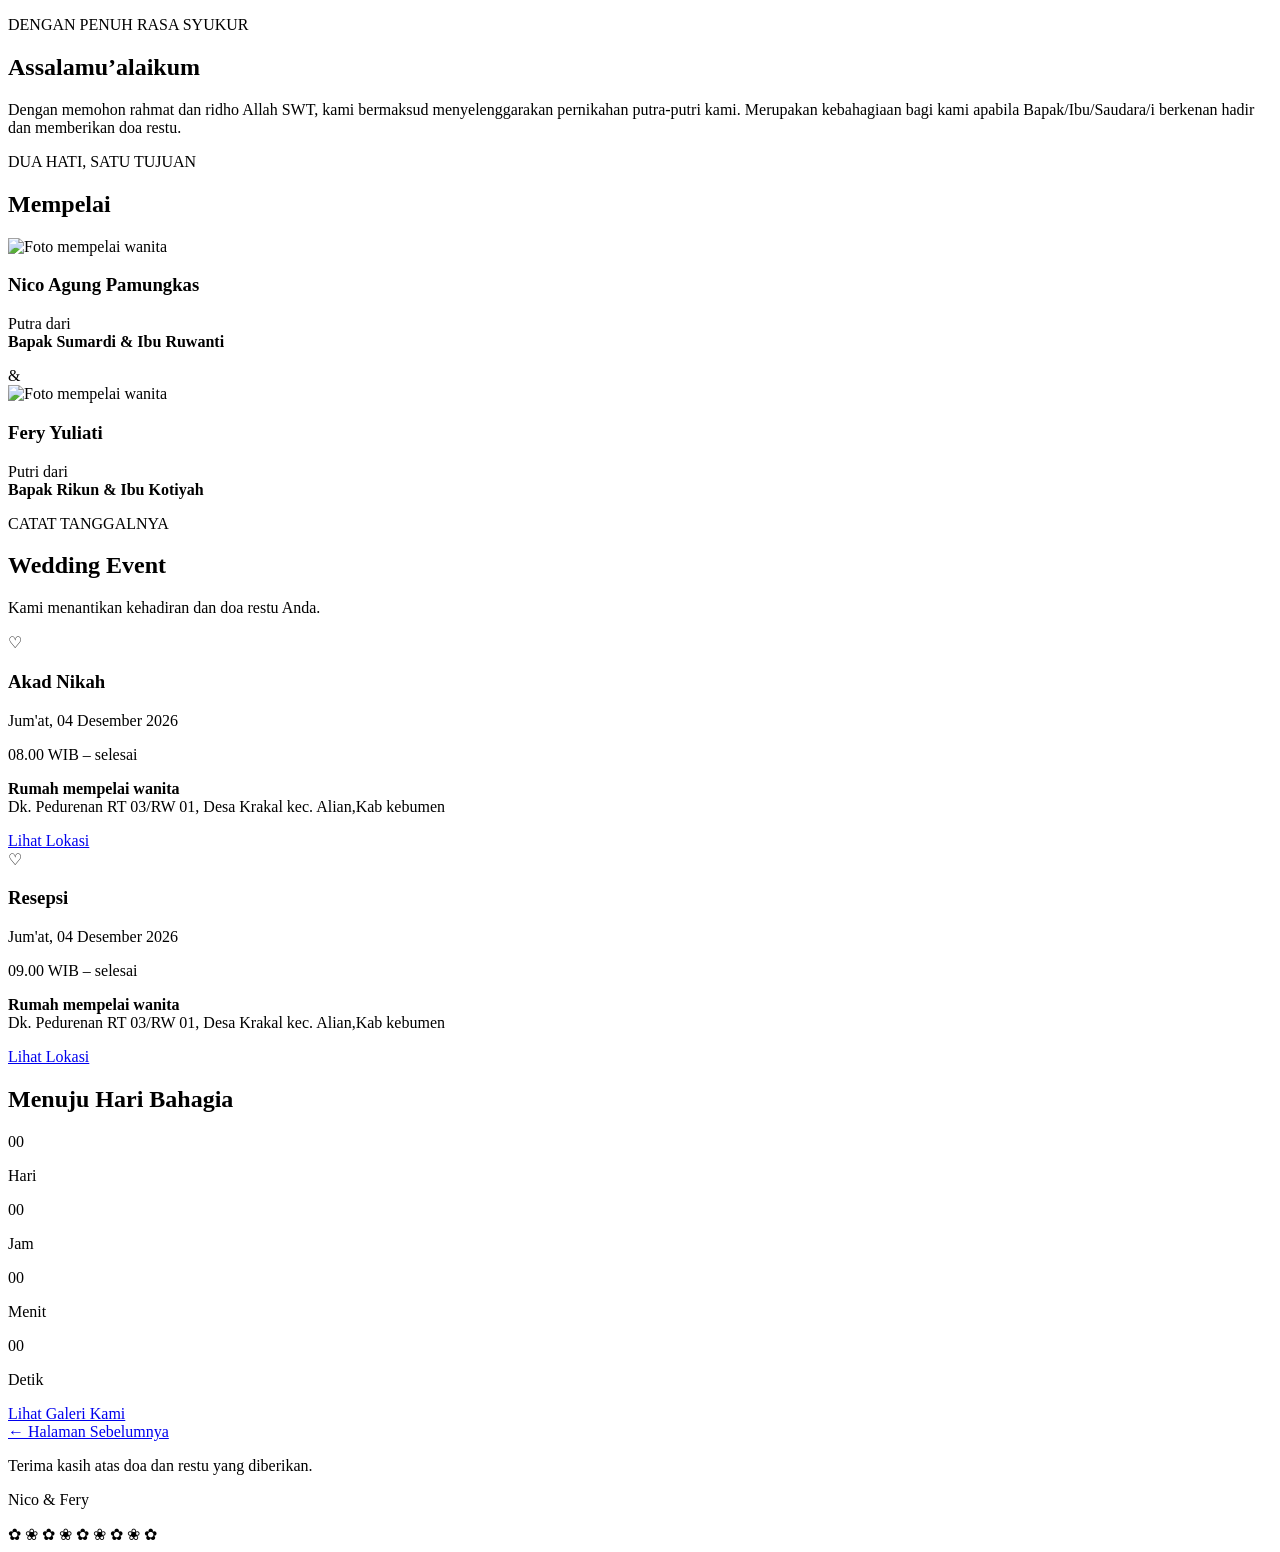
==== halaman-kedua.html @ 5743c8be "Add files via upload" ====
<!DOCTYPE html>
<html lang="id">
<head>
  <meta charset="UTF-8">
  <meta name="viewport" content="width=device-width, initial-scale=1.0">
  <title>Detail Pernikahan | Nico & Fery</title>

  <link rel="preconnect" href="https://fonts.googleapis.com">
  <link rel="preconnect" href="https://fonts.gstatic.com" crossorigin>
  <link href="https://fonts.googleapis.com/css2?family=Great+Vibes&family=Montserrat:wght@300;400;500;600&display=swap" rel="stylesheet">

  <link rel="stylesheet" href="style.css">
</head>
<body>
  <main class="details-page">
    <!-- Salam dan pengantar -->
    <section class="intro section-card">
      <p class="eyebrow">DENGAN PENUH RASA SYUKUR</p>
      <h1>Assalamu’alaikum</h1>
      <p class="intro-text">
        Dengan memohon rahmat dan ridho Allah SWT, kami bermaksud
        menyelenggarakan pernikahan putra-putri kami. Merupakan kebahagiaan
        bagi kami apabila Bapak/Ibu/Saudara/i berkenan hadir dan memberikan doa restu.
      </p>
    </section>

    <!-- Profil mempelai -->
    <section class="couple-section">
      <p class="eyebrow">DUA HATI, SATU TUJUAN</p>
      <h2>Mempelai</h2>

      <div class="couple-grid">
        <article class="person-card">
          <img class="person-photo" src="images/foto-1.jpeg" alt="Foto mempelai wanita">
          <h1 class="couple-title fade-in">
              Nico Agung Pamungkas
          </h1>
          <p class="parents">Putra dari<br><strong>Bapak Sumardi &amp; Ibu Ruwanti</strong></p>
        </article>

        <div class="ampersand" aria-hidden="true">&amp;</div>

        <article class="person-card">
          <img class="person-photo" src="images/foto-2.jpeg" alt="Foto mempelai wanita">
          <h1 class="couple-title fade-in">
              Fery Yuliati
          </h1>
          <p class="parents">Putri dari<br><strong>Bapak Rikun &amp; Ibu Kotiyah</strong></p>
        </article>
      </div>
    </section>

    <!-- Jadwal acara -->
    <section class="event-section">
      <p class="eyebrow">CATAT TANGGALNYA</p>
      <h2>Wedding Event</h2>
      <p class="section-subtitle">Kami menantikan kehadiran dan doa restu Anda.</p>

      <div class="event-grid">
        <article class="event-card">
          <div class="event-icon" aria-hidden="true">♡</div>
          <h3>Akad Nikah</h3>
          <p class="event-date">Jum'at, 04 Desember 2026</p>
          <p class="event-time">08.00 WIB – selesai</p>
          <div class="event-divider"></div>
          <p class="event-place"><strong>Rumah mempelai wanita</strong><br>Dk. Pedurenan RT 03/RW 01, Desa Krakal kec. Alian,Kab kebumen</p>
          <a class="map-button" href="https://maps.app.goo.gl/77MaAvrqvL8PcsoE9" target="_blank" rel="noopener noreferrer">Lihat Lokasi</a>
        </article>

        <article class="event-card">
          <div class="event-icon" aria-hidden="true">♡</div>
          <h3>Resepsi</h3>
          <p class="event-date">Jum'at, 04 Desember 2026</p>
          <p class="event-time">09.00 WIB – selesai</p>
          <div class="event-divider"></div>
          <p class="event-place"><strong>Rumah mempelai wanita</strong><br>Dk. Pedurenan RT 03/RW 01, Desa Krakal kec. Alian,Kab kebumen</p>
          <a class="map-button" href="https://maps.app.goo.gl/77MaAvrqvL8PcsoE9" target="_blank" rel="noopener noreferrer">Lihat Lokasi</a>
        </article>
      </div>
      
<div class="countdown-section">

    <h2>Menuju Hari Bahagia</h2>

    <div class="countdown">

        <div class="countdown-box">
            <span id="days">00</span>
            <p>Hari</p>
        </div>

        <div class="countdown-box">
            <span id="hours">00</span>
            <p>Jam</p>
        </div>

        <div class="countdown-box">
            <span id="minutes">00</span>
            <p>Menit</p>
        </div>

        <div class="countdown-box">
            <span id="seconds">00</span>
            <p>Detik</p>
        </div>

    </div>

</div>

      <div class="gallery-button-container">
    <a href="halaman-ketiga.html" class="gallery-button">
        Lihat Galeri Kami
    </a>
</div>
    </section>
            <!-- Tombol navigasi -->
        <nav class="navigation">
            <a href="index.html">← Halaman Sebelumnya</a>
        </nav>
    
    <footer class="page-footer">
      <p>Terima kasih atas doa dan restu yang diberikan.</p>
      <p class="footer-names">Nico &amp; Fery</p>
    </footer>
  </main>
<!-- Musik Undangan -->
<audio id="weddingMusic" loop>
    <source src="music/lagu.mp3" type="audio/mpeg">
</audio>

<!-- Memanggil JavaScript -->
<script src="script.js"></script>

<!-- Melanjutkan Musik -->
<script>
    continueWeddingMusic();
</script>

<div class="petal-container">
    <span class="petal">✿</span>
    <span class="petal">❀</span>
    <span class="petal">✿</span>
    <span class="petal">❀</span>
    <span class="petal">✿</span>
    <span class="petal">❀</span>
    <span class="petal">✿</span>
    <span class="petal">❀</span>
    <span class="petal">✿</span>
</div>

</body>
</html>
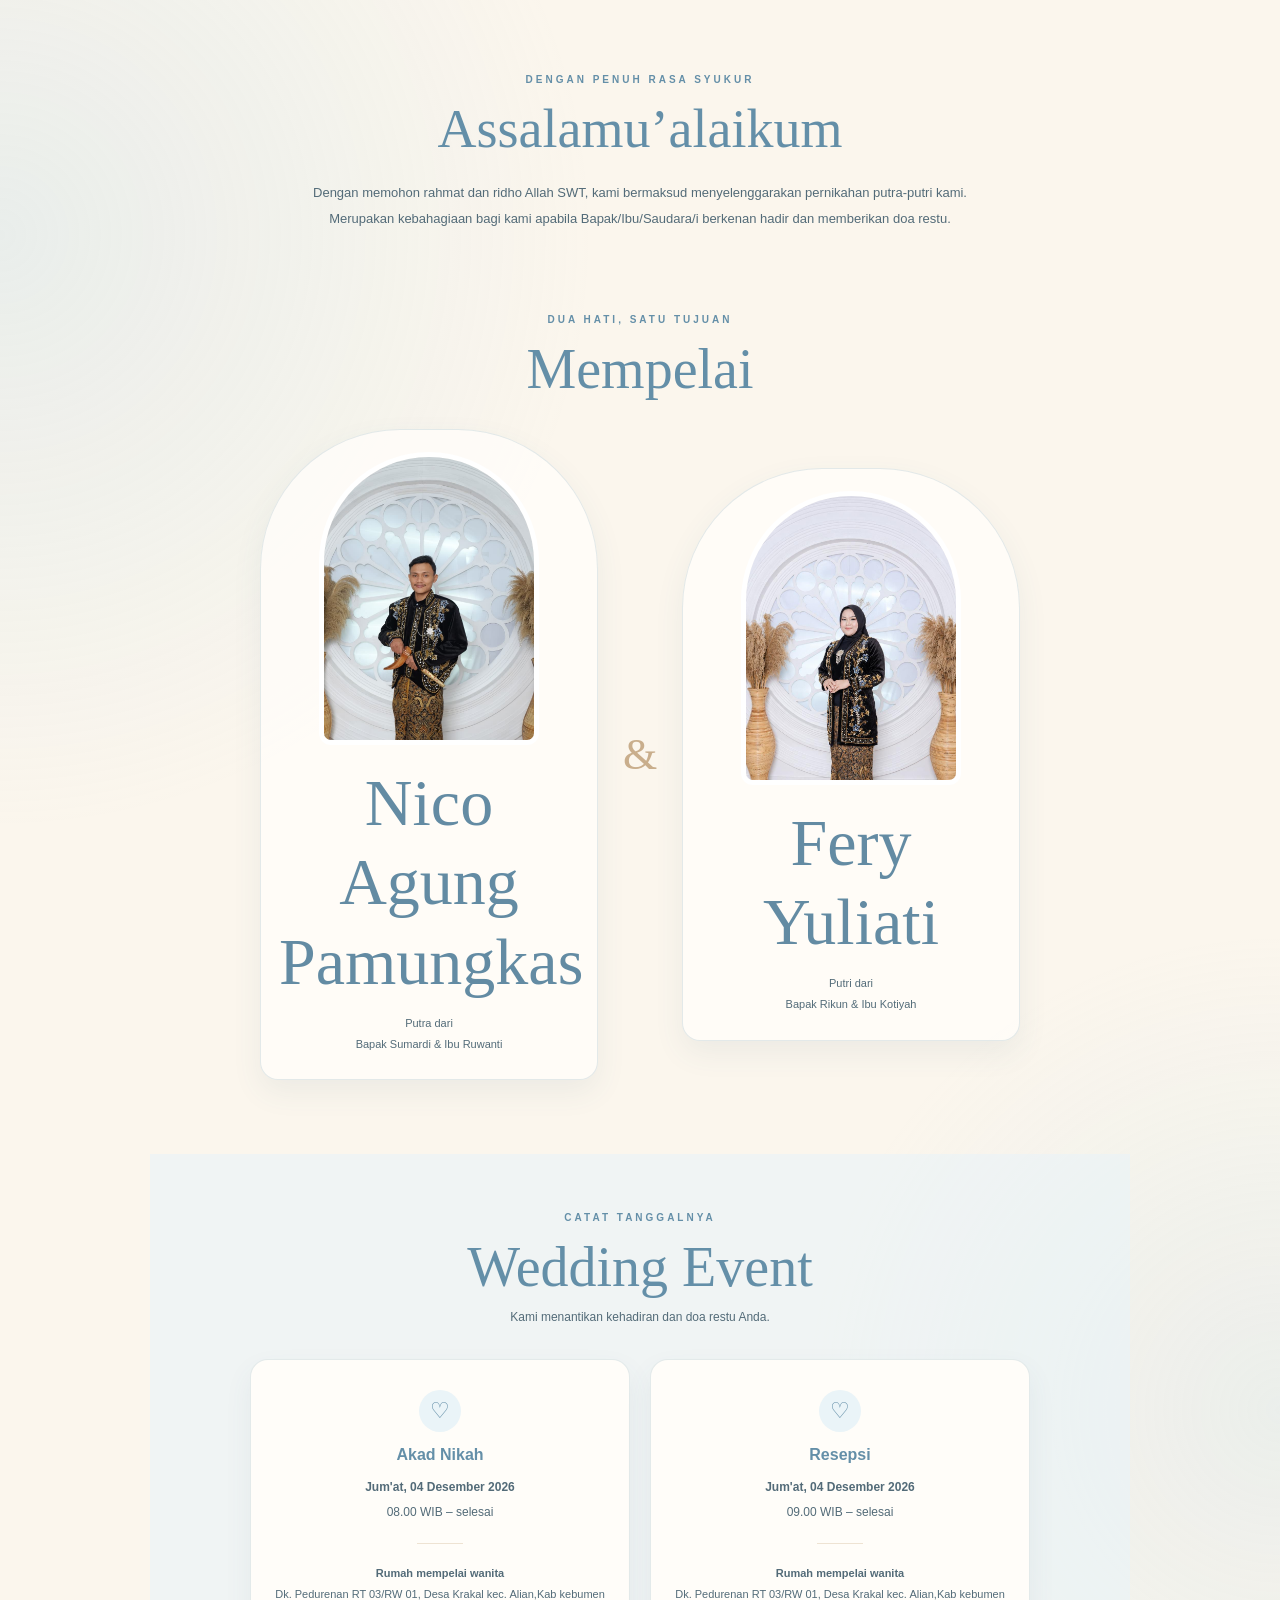
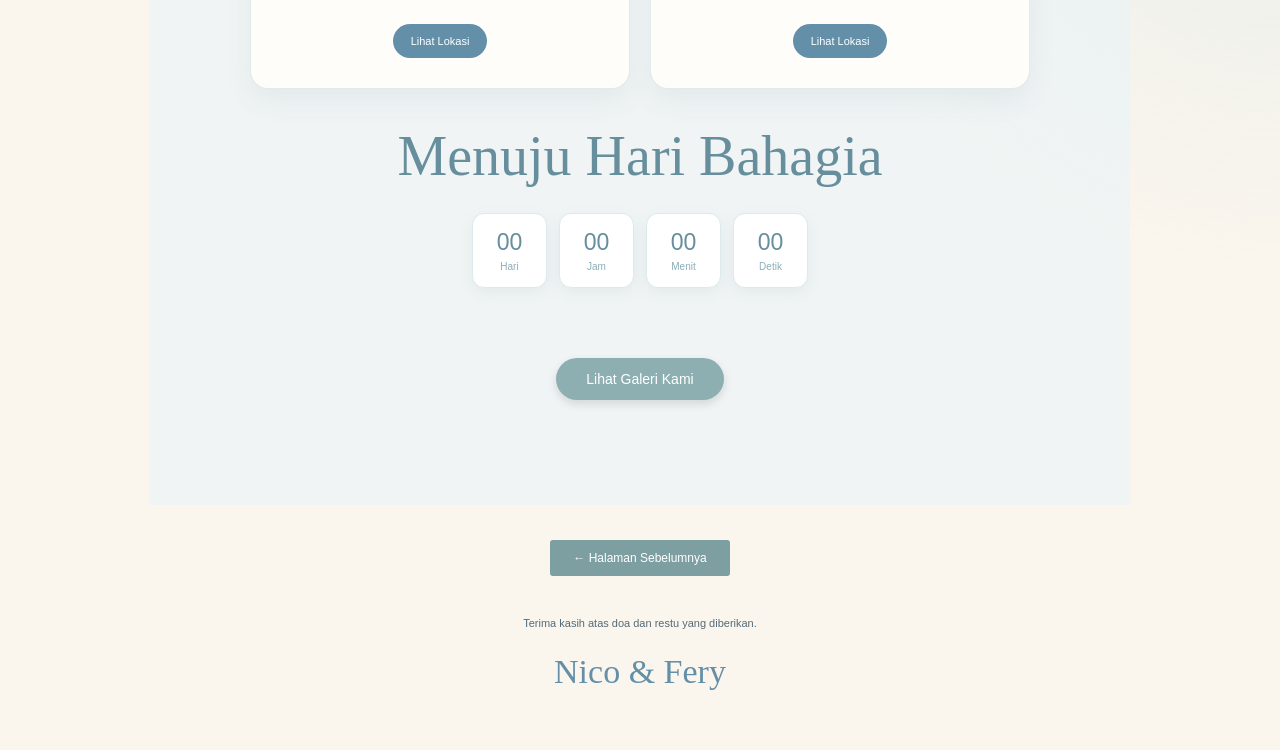
==== commit 9bee331a: "Update halaman-kedua.html" ====
--- a/halaman-kedua.html
+++ b/halaman-kedua.html
@@ -31,7 +31,7 @@
 
       <div class="couple-grid">
         <article class="person-card">
-          <img class="person-photo" src="images/foto-1.jpeg" alt="Foto mempelai wanita">
+          <img class="person-photo" src="foto-1.jpeg" alt="Foto mempelai pria">
           <h1 class="couple-title fade-in">
               Nico Agung Pamungkas
           </h1>
@@ -41,7 +41,7 @@
         <div class="ampersand" aria-hidden="true">&amp;</div>
 
         <article class="person-card">
-          <img class="person-photo" src="images/foto-2.jpeg" alt="Foto mempelai wanita">
+          <img class="person-photo" src="foto-2.jpeg" alt="Foto mempelai wanita">
           <h1 class="couple-title fade-in">
               Fery Yuliati
           </h1>
@@ -126,7 +126,7 @@
   </main>
 <!-- Musik Undangan -->
 <audio id="weddingMusic" loop>
-    <source src="music/lagu.mp3" type="audio/mpeg">
+    <source src="lagu.mp3" type="audio/mpeg">
 </audio>
 
 <!-- Memanggil JavaScript -->
--- a/style.css
+++ b/style.css
@@ -0,0 +1,741 @@
+/* ===== Warna dan pengaturan dasar ===== */
+:root {
+  --blue: #a9cfe3;
+  --blue-deep: #648fa8;
+  --cream: #fbf6ed;
+  --cream-dark: #eee3d3;
+  --ink: #536b78;
+  --white: #fffdf9;
+}
+
+* {
+  box-sizing: border-box;
+}
+
+html, body {
+  min-height: 100%;
+  margin: 0;
+}
+
+body {
+  font-family: "Montserrat", sans-serif;
+  color: var(--ink);
+  background: var(--cream);
+}
+
+/* ===== Latar halaman pembukaan ===== */
+.cover {
+  position: relative;
+  display: grid;
+  place-items: center;
+  min-height: 100vh;
+  padding: 32px 18px;
+  overflow: hidden;
+  background:
+    radial-gradient(circle at 12% 18%, rgba(255,255,255,.78), transparent 26%),
+    radial-gradient(circle at 88% 82%, rgba(255,255,255,.72), transparent 25%),
+    linear-gradient(135deg, #dcecf4 0%, var(--blue) 48%, #e9e1d4 100%);
+}
+
+.invitation-card {
+  position: relative;
+  z-index: 1;
+  width: min(100%, 440px);
+  min-height: 620px;
+  padding: 54px 28px 38px;
+  display: flex;
+  flex-direction: column;
+  align-items: center;
+  justify-content: center;
+  text-align: center;
+  background: rgba(255, 253, 249, .92);
+  border: 1px solid rgba(255, 255, 255, .9);
+  border-radius: 220px 220px 18px 18px;
+  box-shadow: 0 20px 55px rgba(70, 105, 125, .16);
+}
+
+.eyebrow {
+  margin: 0;
+  font-size: 11px;
+  font-weight: 600;
+  letter-spacing: 4px;
+  color: var(--blue-deep);
+}
+
+.small-flower {
+  margin-top: 24px;
+  color: #8ebbd2;
+  font-size: 27px;
+}
+
+h1 {
+  margin: 10px 0 12px;
+  font-family: "Great Vibes", cursive;
+  font-size: clamp(48px, 11vw, 66px);
+  line-height: 1.2;
+  font-weight: 400;
+  color: #638ba3;
+}
+
+h1 span {
+  color: #c9ae8c;
+  font-size: .75em;
+}
+
+.divider {
+  display: flex;
+  align-items: center;
+  gap: 10px;
+  margin: 4px 0 24px;
+  color: #c9ae8c;
+  font-size: 12px;
+}
+
+.divider span {
+  width: 42px;
+  height: 1px;
+  background: #d8c7b1;
+}
+
+.invitation-line {
+  max-width: 270px;
+  margin: 0;
+  font-size: 12px;
+  line-height: 1.8;
+  font-weight: 300;
+}
+
+.guest-label {
+  margin: 18px 0 5px;
+  font-size: 11px;
+  letter-spacing: 1px;
+}
+
+.guest-name {
+  margin: 0;
+  font-size: 15px;
+  font-weight: 600;
+  color: #648fa8;
+}
+
+.date-label {
+  margin: 30px 0 5px;
+  font-size: 10px;
+  font-weight: 600;
+  letter-spacing: 3px;
+}
+
+.date {
+  margin: 0;
+  font-size: 12px;
+  letter-spacing: 1.5px;
+  font-weight: 500;
+}
+
+.open-button {
+  margin-top: 30px;
+  padding: 13px 22px;
+  border: 0;
+  border-radius: 999px;
+  background: var(--blue-deep);
+  color: white;
+  font-family: inherit;
+  font-size: 11px;
+  font-weight: 500;
+  letter-spacing: .5px;
+  cursor: pointer;
+  box-shadow: 0 7px 18px rgba(100, 143, 168, .22);
+  transition: transform .2s ease, background .2s ease;
+}
+
+.open-button:hover {
+  background: #527b94;
+  transform: translateY(-2px);
+}
+
+.open-button:focus-visible {
+  outline: 3px solid #c9ae8c;
+  outline-offset: 4px;
+}
+
+.open-button span {
+  margin-right: 7px;
+}
+
+.footer-note {
+  margin: 25px 0 0;
+  color: #9b9b91;
+  font-size: 9px;
+  font-style: italic;
+}
+
+/* Dekorasi sederhana di luar kartu */
+.ornament {
+  position: absolute;
+  color: rgba(255, 253, 249, .8);
+  font-size: 120px;
+  line-height: 1;
+  user-select: none;
+}
+
+.ornament-top {
+  top: 4%;
+  left: 5%;
+  transform: rotate(-20deg);
+}
+
+.ornament-bottom {
+  right: 5%;
+  bottom: 3%;
+  transform: rotate(18deg);
+}
+
+/* Penyesuaian untuk layar HP */
+@media (max-width: 480px) {
+  .cover {
+    padding: 18px 14px;
+  }
+
+  .invitation-card {
+    min-height: 590px;
+    padding: 48px 22px 30px;
+    border-radius: 190px 190px 16px 16px;
+  }
+
+  .eyebrow {
+    letter-spacing: 3px;
+  }
+
+  .ornament {
+    font-size: 76px;
+  }
+}
+
+ :root {
+  --blue: #a9cfe3;
+  --blue-deep: #648fa8;
+  --blue-pale: #eaf4f8;
+  --cream: #fbf6ed;
+  --cream-deep: #eee3d3;
+  --ink: #536b78;
+  --white: #fffdf9;
+}
+
+* { box-sizing: border-box; }
+
+html { scroll-behavior: smooth; }
+
+body {
+  margin: 0;
+  font-family: "Montserrat", sans-serif;
+  color: var(--ink);
+  background: var(--cream);
+}
+
+.details-page {
+  width: 100%;
+  overflow: hidden;
+  background:
+    radial-gradient(circle at 0 10%, rgba(169, 207, 227, .22), transparent 24%),
+    radial-gradient(circle at 100% 60%, rgba(169, 207, 227, .2), transparent 25%),
+    var(--cream);
+}
+
+section {
+  width: min(100% - 32px, 980px);
+  margin: 0 auto;
+  text-align: center;
+}
+
+.intro {
+  padding: 74px 26px 42px;
+}
+
+.eyebrow {
+  margin: 0 0 12px;
+  color: var(--blue-deep);
+  font-size: 10px;
+  font-weight: 600;
+  letter-spacing: 3px;
+}
+
+.intro h1 {
+  margin: 0 0 18px;
+  font-family: "Great Vibes", cursive;
+  color: var(--blue-deep);
+  font-size: clamp(38px, 7vw, 54px);
+  font-weight: 400;
+}
+
+.intro-text {
+  max-width: 660px;
+  margin: 0 auto;
+  font-size: 13px;
+  line-height: 2;
+  font-weight: 300;
+}
+
+.couple-section {
+  padding: 40px 0 74px;
+}
+
+h2 {
+  margin: 0 0 28px;
+  color: var(--blue-deep);
+  font-family: "Great Vibes", cursive;
+  font-size: clamp(42px, 7vw, 56px);
+  font-weight: 400;
+}
+
+.couple-grid {
+  display: grid;
+  grid-template-columns: minmax(0, 1fr) 48px minmax(0, 1fr);
+  align-items: center;
+  gap: 18px;
+  max-width: 760px;
+  margin: 0 auto;
+}
+
+.person-card {
+  padding: 22px 18px 25px;
+  border: 1px solid rgba(100, 143, 168, .18);
+  border-radius: 140px 140px 18px 18px;
+  background: rgba(255, 253, 249, .82);
+  box-shadow: 0 12px 30px rgba(70, 105, 125, .08);
+}
+
+.person-photo {
+  display: block;
+  width: min(100%, 220px);
+  aspect-ratio: 3 / 4;
+  object-fit: cover;
+  margin: 0 auto 18px;
+  border-radius: 110px 110px 12px 12px;
+  border: 5px solid white;
+  background: var(--blue-pale);
+}
+
+.person-card h3 {
+  margin: 0 0 7px;
+  color: var(--blue-deep);
+  font-family: "Great Vibes", cursive;
+  font-size: clamp(27px, 4vw, 36px);
+  font-weight: 400;
+}
+
+.person-role {
+  margin: 0 0 15px;
+  font-size: 10px;
+  letter-spacing: 1.5px;
+  text-transform: uppercase;
+}
+
+.parents {
+  margin: 0;
+  font-size: 11px;
+  line-height: 1.9;
+}
+
+.parents strong { font-weight: 500; }
+
+.ampersand {
+  color: #c9ae8c;
+  font-family: "Great Vibes", cursive;
+  font-size: 44px;
+}
+
+.event-section {
+  padding: 58px 0 70px;
+  background: rgba(234, 244, 248, .62);
+}
+
+.event-section h2 { margin-bottom: 8px; }
+
+.section-subtitle {
+  margin: 0 0 30px;
+  font-size: 12px;
+  line-height: 1.8;
+}
+
+.event-grid {
+  display: grid;
+  grid-template-columns: repeat(2, minmax(0, 1fr));
+  gap: 20px;
+  max-width: 780px;
+  margin: 0 auto;
+}
+
+.event-card {
+  padding: 30px 22px;
+  border: 1px solid rgba(100, 143, 168, .18);
+  border-radius: 18px;
+  background: var(--white);
+  box-shadow: 0 12px 28px rgba(70, 105, 125, .07);
+}
+
+.event-icon {
+  display: grid;
+  place-items: center;
+  width: 42px;
+  height: 42px;
+  margin: 0 auto 14px;
+  border-radius: 50%;
+  background: var(--blue-pale);
+  color: var(--blue-deep);
+  font-size: 22px;
+}
+
+.event-card h3 {
+  margin: 0 0 16px;
+  color: var(--blue-deep);
+  font-size: 16px;
+  font-weight: 600;
+}
+
+.event-date {
+  margin: 0 0 8px;
+  font-size: 12px;
+  font-weight: 600;
+}
+
+.event-time {
+  margin: 0;
+  font-size: 12px;
+  line-height: 1.8;
+}
+
+.event-divider {
+  width: 46px;
+  height: 1px;
+  margin: 19px auto;
+  background: var(--cream-deep);
+}
+
+.event-place {
+  margin: 0 0 20px;
+  font-size: 11px;
+  line-height: 1.9;
+}
+
+.event-place strong { font-weight: 600; }
+
+.map-button {
+  display: inline-block;
+  padding: 11px 18px;
+  border-radius: 999px;
+  background: var(--blue-deep);
+  color: white;
+  text-decoration: none;
+  font-size: 11px;
+  transition: background .2s ease, transform .2s ease;
+}
+
+.map-button:hover {
+  background: #527b94;
+  transform: translateY(-2px);
+}
+
+.sample-note {
+  max-width: 700px;
+  margin: 24px auto 0;
+  color: #8d8e88;
+  font-size: 10px;
+  line-height: 1.8;
+}
+
+.page-footer {
+  padding: 38px 18px 48px;
+  text-align: center;
+}
+
+.page-footer p {
+  margin: 0;
+  font-size: 11px;
+  line-height: 1.8;
+}
+
+.page-footer .footer-names {
+  margin-top: 7px;
+  color: var(--blue-deep);
+  font-family: "Great Vibes", cursive;
+  font-size: 34px;
+}
+
+/* Tampilan layar HP */
+@media (max-width: 620px) {
+  .intro { padding-top: 54px; }
+
+  .couple-grid {
+    grid-template-columns: 1fr;
+    gap: 14px;
+    max-width: 340px;
+  }
+
+  .person-card {
+    padding: 22px 18px;
+    border-radius: 150px 150px 18px 18px;
+  }
+
+  .person-photo { width: min(100%, 210px); }
+
+  .ampersand {
+    font-size: 32px;
+    line-height: 1;
+  }
+
+  .event-grid {
+    grid-template-columns: 1fr;
+    max-width: 380px;
+  }
+
+  .event-card { padding: 28px 18px; }
+}
+.gallery-button-container {
+    text-align: center;
+    margin: 35px 0;
+}
+
+.gallery-button {
+    display: inline-block;
+    background-color: #8eafb2;
+    color: white;
+    padding: 13px 30px;
+    border-radius: 30px;
+    text-decoration: none;
+    font-family: 'Poppins', sans-serif;
+    font-size: 14px;
+    transition: 0.3s;
+    box-shadow: 0 4px 10px rgba(0, 0, 0, 0.12);
+}
+
+
+.gallery-button:hover {
+    background-color: #668d91;
+    transform: translateY(-3px);
+}
+
+        /* Tombol navigasi */
+
+        .navigation {
+            display: flex;
+            justify-content: center;
+            gap: 12px;
+            margin-top: 35px;
+            flex-wrap: wrap;
+        }
+
+        .navigation a {
+            text-decoration: none;
+            color: #ffffff;
+            background: #7d9fa2;
+            padding: 11px 23px;
+            border-radius: 3px;
+            font-size: 12px;
+            transition: background 0.3s;
+        }
+
+        .navigation a:hover {
+            background: #587d80;
+        }
+
+        
+/* ANIMASI PEMBUKAAN */
+
+@keyframes softFade {
+    from {
+        opacity: 0;
+        transform: translateY(25px);
+    }
+
+    to {
+        opacity: 1;
+        transform: translateY(0);
+    }
+}
+
+.fade-in {
+    animation: softFade 1.5s ease forwards;
+}
+
+.fade-delay-1 {
+    animation-delay: 0.3s;
+}
+
+.fade-delay-2 {
+    animation-delay: 0.6s;
+}
+
+/* BUNGA JATUH */
+
+.petal-container {
+    position: fixed;
+    inset: 0;
+    overflow: hidden;
+    pointer-events: none;
+    z-index: 5;
+}
+
+.petal {
+    position: absolute;
+    top: -30px;
+    color: #b7d0d9;
+    font-size: 17px;
+    opacity: 0;
+
+    animation: petalFall 12s linear infinite;
+}
+
+.petal:nth-child(1) {
+    left: 10%;
+    animation-delay: 0s;
+}
+
+.petal:nth-child(2) {
+    left: 30%;
+    animation-delay: 3s;
+}
+
+.petal:nth-child(3) {
+    left: 50%;
+    animation-delay: 6s;
+}
+
+.petal:nth-child(4) {
+    left: 70%;
+    animation-delay: 2s;
+}
+
+.petal:nth-child(5) {
+    left: 90%;
+    animation-delay: 8s;
+}
+
+@keyframes petalFall {
+    0% {
+        transform: translateY(-30px) rotate(0deg);
+        opacity: 0;
+    }
+
+    10% {
+        opacity: 0.7;
+    }
+
+    90% {
+        opacity: 0.7;
+    }
+
+    100% {
+        transform: translateY(100vh) rotate(180deg);
+        opacity: 0;
+    }
+}
+
+/* COUNTDOWN */
+
+.countdown-section {
+    text-align: center;
+    padding: 35px 15px;
+}
+
+.countdown-section h2 {
+    font-family: 'Playfair Display', serif;
+    color: #668e9c;
+    font-weight: normal;
+    margin-bottom: 25px;
+}
+
+.countdown {
+    display: flex;
+    justify-content: center;
+    gap: 12px;
+    flex-wrap: wrap;
+}
+
+.countdown-box {
+    background: #ffffff;
+    border: 1px solid #dce9ed;
+    border-radius: 12px;
+    width: 75px;
+    padding: 15px 5px;
+    box-shadow: 0 5px 15px rgba(90, 130, 145, 0.08);
+}
+
+.countdown-box span {
+    font-size: 23px;
+    color: #668e9c;
+}
+
+.countdown-box p {
+    font-size: 10px;
+    color: #8baeb9;
+    margin: 5px 0 0;
+}
+
+
+/* TOMBOL MUSIK AESTHETIC */
+
+.music-button {
+    position: fixed;
+    right: 20px;
+    bottom: 20px;
+
+    width: 50px;
+    height: 50px;
+
+    border: 1px solid #d6e5e9;
+    border-radius: 50%;
+
+    background: rgba(255, 255, 255, 0.95);
+    color: #779eaa;
+
+    font-size: 22px;
+    cursor: pointer;
+
+    box-shadow: 0 5px 18px rgba(90, 130, 145, 0.15);
+
+    z-index: 999;
+
+    transition: 0.3s;
+}
+
+.music-button:hover {
+    background: #eaf3f6;
+    transform: scale(1.08);
+}
+
+.music-button.music-playing {
+    animation: musicSpin 5s linear infinite;
+}
+
+@keyframes musicSpin {
+    from {
+        transform: rotate(0deg);
+    }
+
+    to {
+        transform: rotate(360deg);
+    }
+}
+
+/* NAMA TAMU UNDANGAN */
+
+.guest-section {
+    text-align: center;
+    margin: 25px auto;
+    padding: 20px;
+}
+
+.guest-section p {
+    font-family: 'Poppins', sans-serif;
+    font-size: 12px;
+    color: #8baeb9;
+    line-height: 1.8;
+}
+
+.guest-section h2 {
+    font-family: 'Playfair Display', serif;
+    font-size: 24px;
+    font-weight: normal;
+    color: #668e9c;
+    margin: 10px 0;
+}
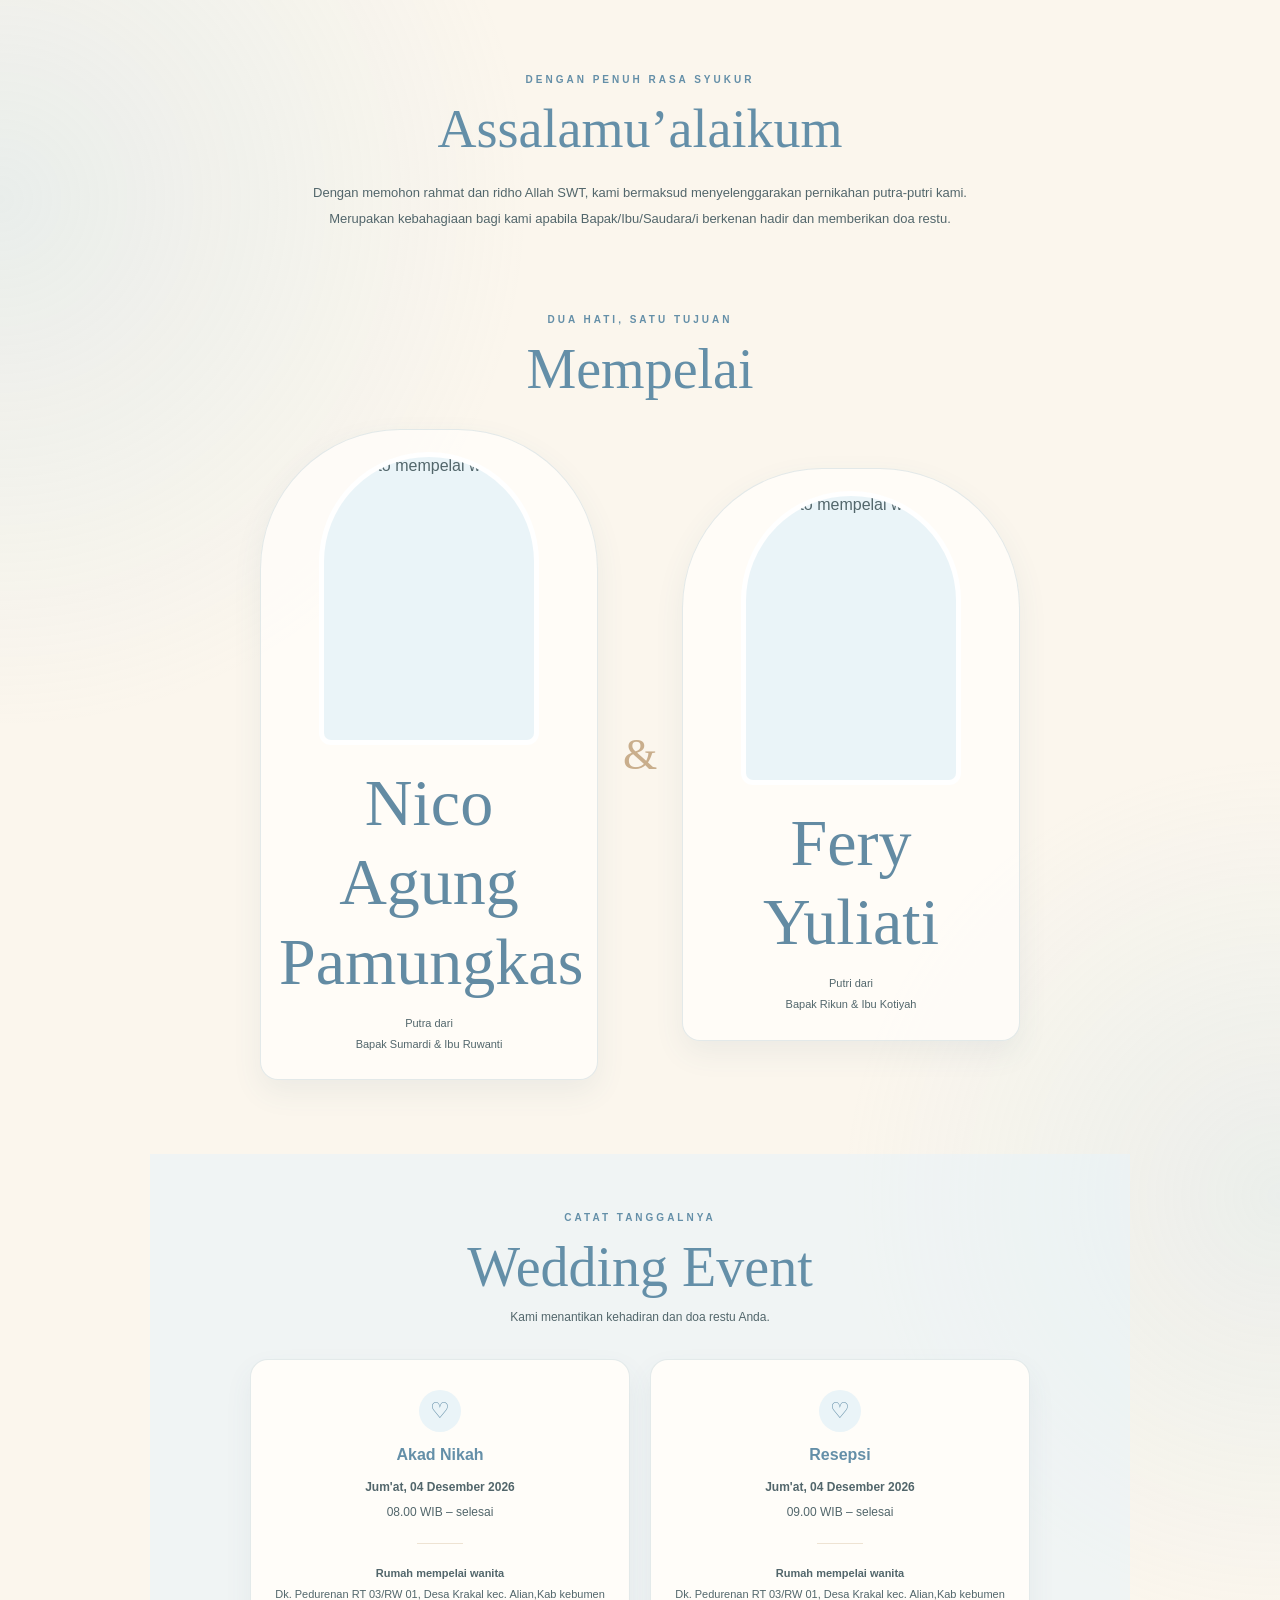
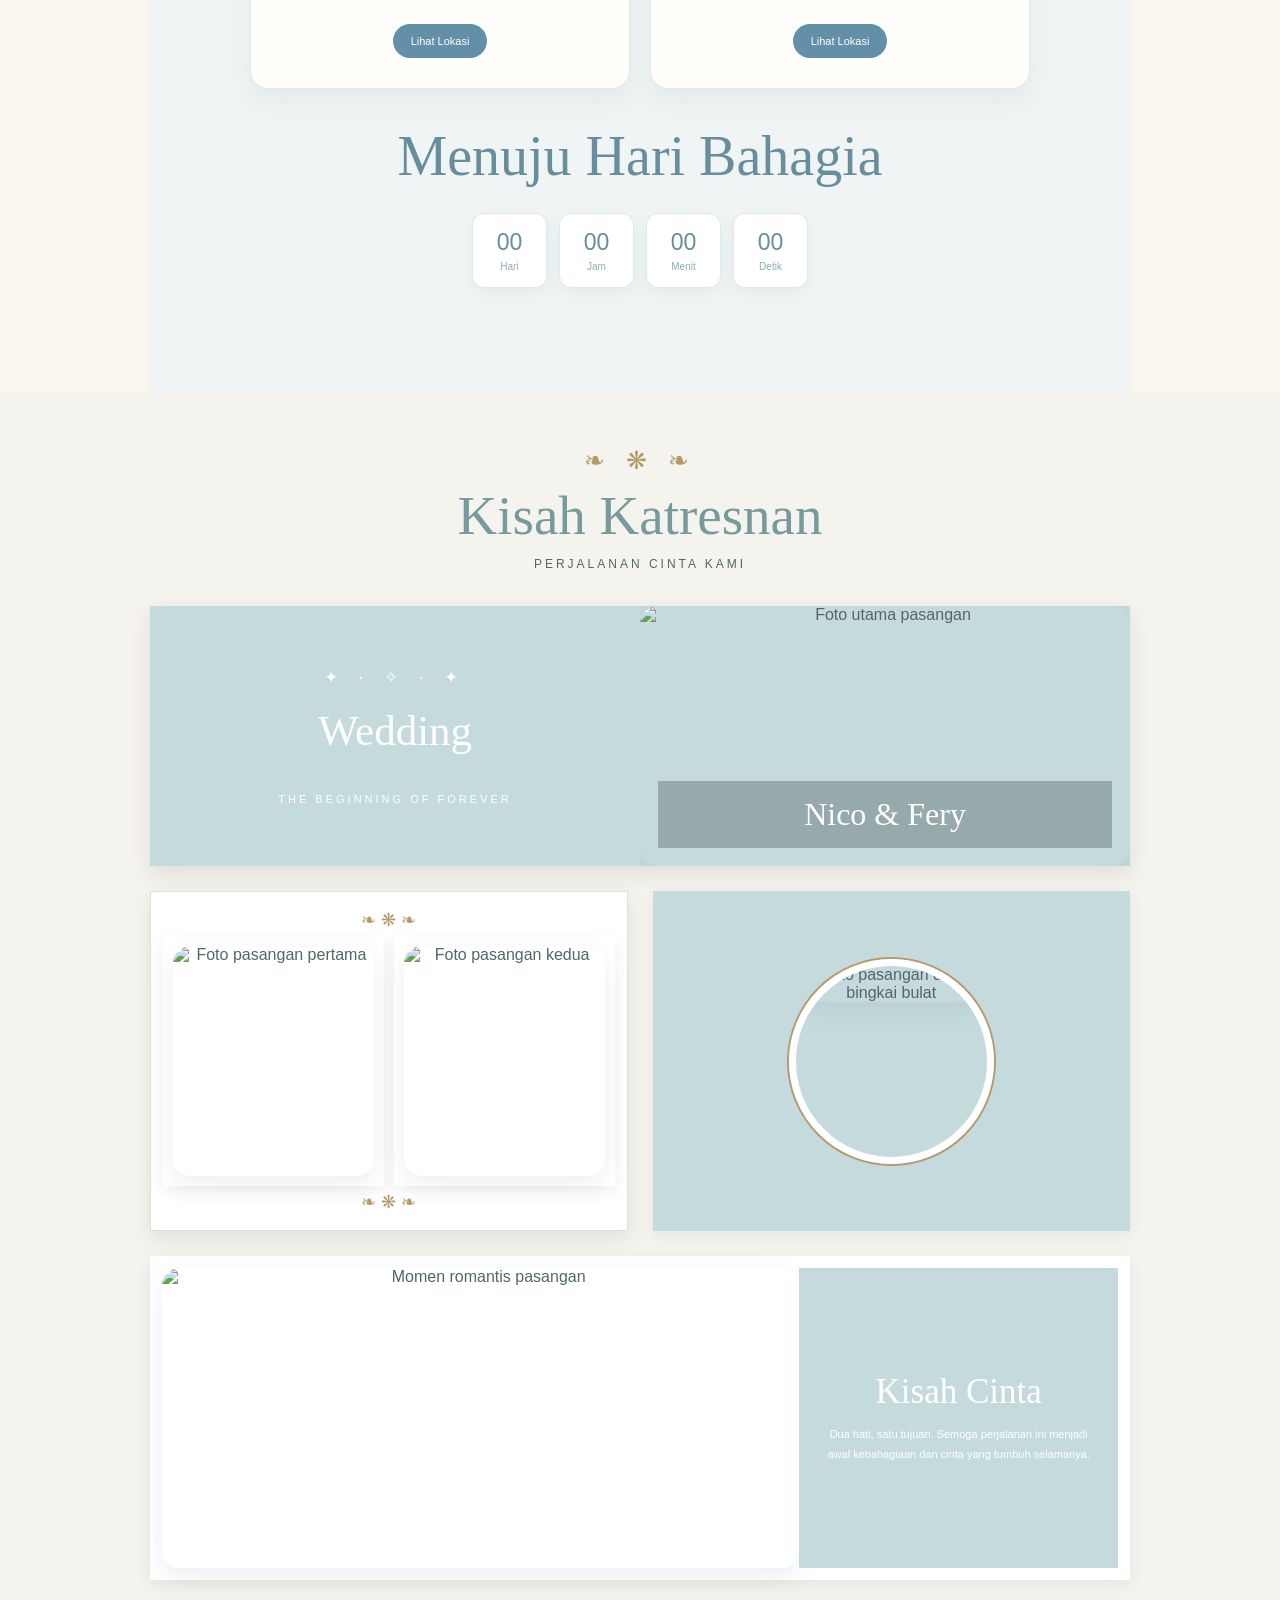
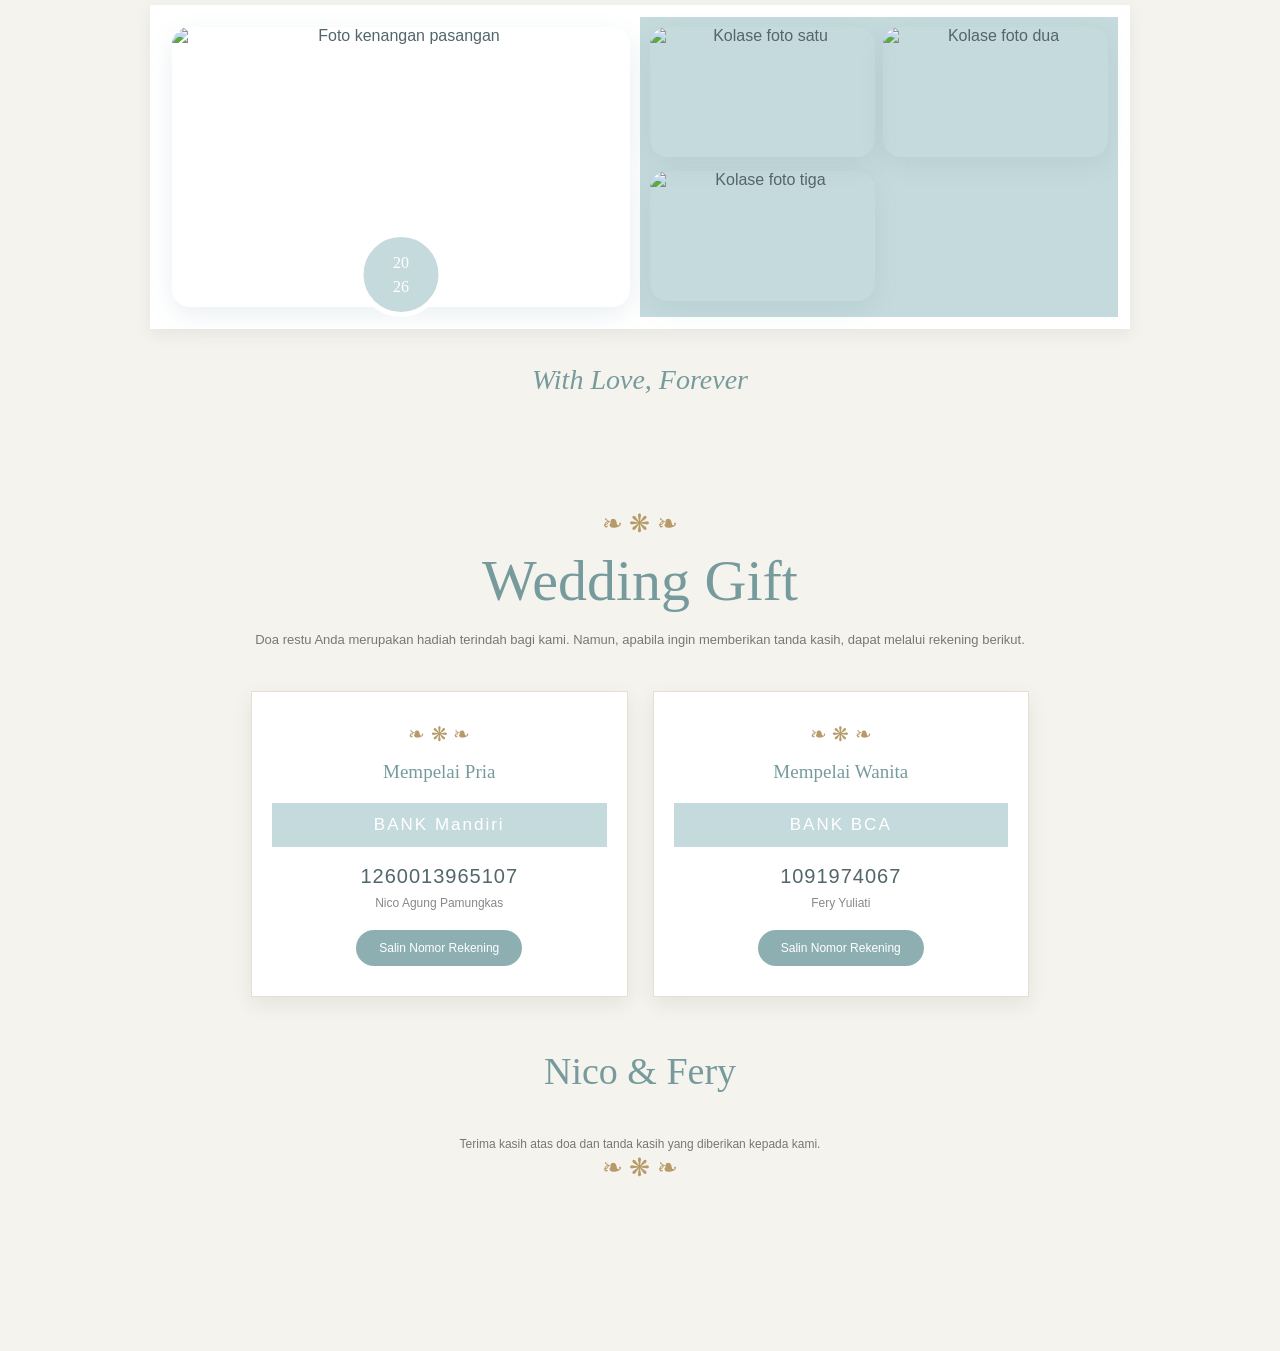
==== commit 0670128b: "Update halaman-kedua.html" ====
--- a/halaman-kedua.html
+++ b/halaman-kedua.html
@@ -31,7 +31,7 @@
 
       <div class="couple-grid">
         <article class="person-card">
-          <img class="person-photo" src="foto-1.jpeg" alt="Foto mempelai pria">
+          <img class="person-photo" src="images/foto-1.jpeg" alt="Foto mempelai wanita">
           <h1 class="couple-title fade-in">
               Nico Agung Pamungkas
           </h1>
@@ -41,7 +41,7 @@
         <div class="ampersand" aria-hidden="true">&amp;</div>
 
         <article class="person-card">
-          <img class="person-photo" src="foto-2.jpeg" alt="Foto mempelai wanita">
+          <img class="person-photo" src="images/foto-2.jpeg" alt="Foto mempelai wanita">
           <h1 class="couple-title fade-in">
               Fery Yuliati
           </h1>
@@ -107,26 +107,10 @@
     </div>
 
 </div>
-
-      <div class="gallery-button-container">
-    <a href="halaman-ketiga.html" class="gallery-button">
-        Lihat Galeri Kami
-    </a>
-</div>
-    </section>
-            <!-- Tombol navigasi -->
-        <nav class="navigation">
-            <a href="index.html">← Halaman Sebelumnya</a>
-        </nav>
-    
-    <footer class="page-footer">
-      <p>Terima kasih atas doa dan restu yang diberikan.</p>
-      <p class="footer-names">Nico &amp; Fery</p>
-    </footer>
   </main>
 <!-- Musik Undangan -->
 <audio id="weddingMusic" loop>
-    <source src="lagu.mp3" type="audio/mpeg">
+    <source src="music/lagu.mp3" type="audio/mpeg">
 </audio>
 
 <!-- Memanggil JavaScript -->
@@ -143,11 +127,910 @@
     <span class="petal">✿</span>
     <span class="petal">❀</span>
     <span class="petal">✿</span>
-    <span class="petal">❀</span>
-    <span class="petal">✿</span>
-    <span class="petal">❀</span>
-    <span class="petal">✿</span>
+
 </div>
 
+<head>
+    <meta charset="UTF-8">
+    <meta name="viewport" content="width=device-width, initial-scale=1.0">
+
+    <title>Galeri Pernikahan</title>
+
+    <!-- Font -->
+    <link rel="preconnect" href="https://fonts.googleapis.com">
+    <link rel="preconnect" href="https://fonts.gstatic.com" crossorigin>
+    <link href="https://fonts.googleapis.com/css2?family=Great+Vibes&family=Playfair+Display:wght@400;500;600&family=Poppins:wght@300;400;500&display=swap" rel="stylesheet">
+
+    <style>
+        * {
+            margin: 0;
+            padding: 0;
+            box-sizing: border-box;
+        }
+
+        body {
+            background: #f5f3ed;
+            color: #52666b;
+            font-family: 'Poppins', sans-serif;
+        }
+
+        .gallery-page {
+            width: 100%;
+            max-width: 1100px;
+            margin: auto;
+            padding: 55px 25px;
+        }
+
+        /* Judul halaman */
+
+        .gallery-heading {
+            text-align: center;
+            margin-bottom: 35px;
+        }
+
+        .gallery-heading .ornament {
+            color: #b69a68;
+            font-size: 25px;
+            letter-spacing: 7px;
+        }
+
+        .gallery-heading h1 {
+            font-family: 'Great Vibes', cursive;
+            font-size: 55px;
+            font-weight: normal;
+            color: #779b9d;
+            margin: 8px 0;
+        }
+
+        .gallery-heading p {
+            font-size: 12px;
+            letter-spacing: 3px;
+            text-transform: uppercase;
+        }
+
+        /* Ornamen gebyok sederhana */
+
+        .gebyok-frame {
+            position: relative;
+            padding: 12px;
+            background: #ffffff;
+            border: 1px solid #e6ddcb;
+            box-shadow: 0 8px 20px rgba(60, 70, 65, 0.10);
+        }
+
+        .gebyok-frame::before {
+            content: "❧  ❋  ❧";
+            display: block;
+            text-align: center;
+            color: #b69a68;
+            padding: 5px;
+            font-size: 18px;
+        }
+
+        .gebyok-frame::after {
+            content: "❧  ❋  ❧";
+            display: block;
+            text-align: center;
+            color: #b69a68;
+            padding: 5px;
+            font-size: 18px;
+        }
+
+        /* Bagian foto utama */
+
+        .hero-gallery {
+            display: grid;
+            grid-template-columns: 1fr 1fr;
+            gap: 0;
+            margin-bottom: 25px;
+            background: #c5dadd;
+            box-shadow: 0 8px 20px rgba(60, 70, 65, 0.12);
+        }
+
+        .hero-text {
+            min-height: 260px;
+            padding: 30px;
+            display: flex;
+            flex-direction: column;
+            justify-content: center;
+            align-items: center;
+            text-align: center;
+            background: #c5dadd;
+            position: relative;
+            overflow: hidden;
+        }
+
+        .hero-text::before {
+            content: "✦  ·  ✧  ·  ✦";
+            color: white;
+            font-size: 17px;
+            letter-spacing: 8px;
+            margin-bottom: 18px;
+        }
+
+        .hero-text h2 {
+            font-family: 'Great Vibes', cursive;
+            font-size: 43px;
+            font-weight: normal;
+            color: #ffffff;
+        }
+
+        .hero-text p {
+            font-size: 11px;
+            letter-spacing: 3px;
+            color: #ffffff;
+            margin-top: 10px;
+        }
+
+        .hero-photo {
+            min-height: 260px;
+            position: relative;
+            overflow: hidden;
+        }
+
+        .hero-photo img {
+            width: 100%;
+            height: 100%;
+            min-height: 260px;
+            object-fit: cover;
+            display: block;
+        }
+
+        .hero-photo .photo-caption {
+            position: absolute;
+            bottom: 18px;
+            right: 18px;
+            left: 18px;
+            text-align: center;
+            padding: 15px;
+            color: white;
+            background: rgba(30, 45, 40, 0.28);
+        }
+
+        .photo-caption h3 {
+            font-family: 'Great Vibes', cursive;
+            font-size: 32px;
+            font-weight: normal;
+        }
+
+        /* Baris foto */
+
+        .gallery-row {
+            display: grid;
+            grid-template-columns: 1fr 1fr;
+            gap: 25px;
+            margin-bottom: 25px;
+        }
+
+        .photo-pair {
+            display: grid;
+            grid-template-columns: 1fr 1fr;
+            gap: 10px;
+        }
+
+        .photo-card {
+            background: #ffffff;
+            padding: 10px;
+            box-shadow: 0 5px 15px rgba(60, 70, 65, 0.08);
+            min-width: 0;
+        }
+
+        .photo-card img {
+            display: block;
+            width: 100%;
+            height: 230px;
+            object-fit: cover;
+            cursor: pointer;
+            transition: transform 0.3s ease;
+        }
+
+        .photo-card img:hover {
+            transform: scale(1.025);
+        }
+
+        /* Foto lingkaran */
+
+        .round-photo-section {
+            background: #c5dadd;
+            padding: 20px;
+            display: flex;
+            justify-content: center;
+            align-items: center;
+            min-height: 280px;
+            box-shadow: 0 5px 15px rgba(60, 70, 65, 0.08);
+        }
+
+        .round-photo {
+            width: 205px;
+            height: 205px;
+            border: 7px solid white;
+            border-radius: 50%;
+            overflow: hidden;
+            box-shadow: 0 0 0 2px #b69a68;
+        }
+
+        .round-photo img {
+            width: 100%;
+            height: 100%;
+            object-fit: cover;
+            cursor: pointer;
+        }
+
+        /* Foto lebar dan teks */
+
+        .wide-gallery {
+            display: grid;
+            grid-template-columns: 2fr 1fr;
+            gap: 0;
+            background: #ffffff;
+            padding: 12px;
+            margin-bottom: 25px;
+            box-shadow: 0 5px 15px rgba(60, 70, 65, 0.08);
+        }
+
+        .wide-photo img {
+            width: 100%;
+            height: 300px;
+            display: block;
+            object-fit: cover;
+            cursor: pointer;
+        }
+
+        .love-note {
+            background: #c5dadd;
+            padding: 25px 18px;
+            display: flex;
+            flex-direction: column;
+            justify-content: center;
+            align-items: center;
+            text-align: center;
+        }
+
+        .love-note h2 {
+            font-family: 'Great Vibes', cursive;
+            font-size: 35px;
+            font-weight: normal;
+            color: white;
+            margin-bottom: 12px;
+        }
+
+        .love-note p {
+            color: #ffffff;
+            font-size: 11px;
+            line-height: 1.9;
+        }
+
+        /* Kolase foto bawah */
+
+        .bottom-gallery {
+            display: grid;
+            grid-template-columns: 1fr 1fr;
+            gap: 0;
+            background: white;
+            padding: 12px;
+            box-shadow: 0 5px 15px rgba(60, 70, 65, 0.08);
+        }
+
+        .bottom-main-photo {
+            position: relative;
+            padding: 10px;
+            min-width: 0;
+        }
+
+        .bottom-main-photo img {
+            display: block;
+            width: 100%;
+            height: 280px;
+            object-fit: cover;
+            cursor: pointer;
+        }
+
+        .date-badge {
+            position: absolute;
+            bottom: 0;
+            left: 50%;
+            transform: translateX(-50%);
+            width: 85px;
+            height: 85px;
+            background: #c5dadd;
+            border: 5px solid white;
+            border-radius: 50%;
+            display: flex;
+            justify-content: center;
+            align-items: center;
+            text-align: center;
+            color: white;
+            font-family: 'Playfair Display', serif;
+            font-size: 16px;
+            line-height: 1.5;
+        }
+
+        .photo-collage {
+            display: grid;
+            grid-template-columns: 1fr 1fr;
+            grid-template-rows: 1fr 1fr;
+            gap: 8px;
+            padding: 10px;
+            background: #c5dadd;
+            min-width: 0;
+        }
+
+        .photo-collage img {
+            width: 100%;
+            height: 130px;
+            object-fit: cover;
+            display: block;
+            cursor: pointer;
+        }
+
+        .photo-collage .collage-large {
+            grid-column: span 2;
+        }
+
+        /* Tombol navigasi */
+
+        .navigation {
+            display: flex;
+            justify-content: center;
+            gap: 12px;
+            margin-top: 35px;
+            flex-wrap: wrap;
+        }
+
+        .navigation a {
+            text-decoration: none;
+            color: #ffffff;
+            background: #7d9fa2;
+            padding: 11px 23px;
+            border-radius: 3px;
+            font-size: 12px;
+            transition: background 0.3s;
+        }
+
+        .navigation a:hover {
+            background: #587d80;
+        }
+
+        .footer-note {
+            text-align: center;
+            font-family: 'Great Vibes', cursive;
+            font-size: 28px;
+            color: #779b9d;
+            margin-top: 35px;
+        }
+
+        /* Tampilan foto besar ketika diklik */
+
+        .lightbox {
+            display: none;
+            position: fixed;
+            inset: 0;
+            z-index: 999;
+            background: rgba(20, 25, 25, 0.9);
+            justify-content: center;
+            align-items: center;
+            padding: 20px;
+        }
+
+        .lightbox.active {
+            display: flex;
+        }
+
+        .lightbox img {
+            max-width: 90%;
+            max-height: 85vh;
+            object-fit: contain;
+            border: 4px solid white;
+        }
+
+        .lightbox-close {
+            position: absolute;
+            top: 20px;
+            right: 25px;
+            color: white;
+            font-size: 35px;
+            cursor: pointer;
+            background: none;
+            border: none;
+        }
+
+        /* Tampilan HP */
+
+        @media (max-width: 650px) {
+            .gallery-page {
+                padding: 30px 14px;
+            }
+
+            .gallery-heading h1 {
+                font-size: 43px;
+            }
+
+            .hero-gallery {
+                grid-template-columns: 1fr;
+            }
+
+            .hero-text {
+                min-height: 180px;
+            }
+
+            .hero-photo,
+            .hero-photo img {
+                min-height: 250px;
+                height: 250px;
+            }
+
+            .gallery-row {
+                grid-template-columns: 1fr;
+                gap: 18px;
+            }
+
+            .photo-card img {
+                height: 190px;
+            }
+
+            .round-photo-section {
+                min-height: 250px;
+            }
+
+            .round-photo {
+                width: 175px;
+                height: 175px;
+            }
+
+            .wide-gallery {
+                grid-template-columns: 1fr;
+            }
+
+            .wide-photo img {
+                height: 240px;
+            }
+
+            .love-note {
+                min-height: 180px;
+            }
+
+            .bottom-gallery {
+                grid-template-columns: 1fr;
+            }
+
+            .bottom-main-photo img {
+                height: 240px;
+            }
+
+            .photo-collage img {
+                height: 120px;
+            }
+        }
+        
+/* FOTO GALERI AESTHETIC */
+
+.gallery-page img {
+    border-radius: 18px;
+    box-shadow: 0 8px 25px rgba(90, 130, 145, 0.12);
+    transition: transform 0.5s ease,
+                box-shadow 0.5s ease;
+}
+
+.gallery-page img:hover {
+    transform: scale(1.03);
+    box-shadow: 0 12px 30px rgba(90, 130, 145, 0.20);
+}
+
+    </style>
+</head>
+
+<body>
+
+    <main class="gallery-page">
+
+        <!-- Judul galeri -->
+        <header class="gallery-heading">
+            <div class="ornament">❧ ❋ ❧</div>
+            <h1>Kisah Katresnan</h1>
+            <p>Perjalanan cinta kami</p>
+        </header>
+
+        <!-- Foto utama -->
+        <section class="hero-gallery">
+            <div class="hero-text">
+                <h2>Wedding</h2>
+                <p>THE BEGINNING OF FOREVER</p>
+            </div>
+
+            <div class="hero-photo">
+                <img src="images/foto-utama.jpeg"
+                     alt="Foto utama pasangan">
+
+                <div class="photo-caption">
+                    <h3>Nico & Fery</h3>
+                </div>
+            </div>
+        </section>
+
+        <!-- Baris foto dan foto lingkaran -->
+        <section class="gallery-row">
+
+            <div class="gebyok-frame">
+                <div class="photo-pair">
+                    <div class="photo-card">
+                        <img src="images/foto-1.jpeg"
+                             alt="Foto pasangan pertama">
+                    </div>
+
+                    <div class="photo-card">
+                        <img src="images/foto-2.jpeg"
+                             alt="Foto pasangan kedua">
+                    </div>
+                </div>
+            </div>
+
+            <div class="round-photo-section">
+                <div class="round-photo">
+                    <img src="images/foto-3.jpeg"
+                         alt="Foto pasangan dalam bingkai bulat">
+                </div>
+            </div>
+
+        </section>
+
+        <!-- Foto lebar dan cerita -->
+        <section class="wide-gallery">
+
+            <div class="wide-photo">
+                <img src="images/foto-4.jpeg"
+                     alt="Momen romantis pasangan">
+            </div>
+
+            <div class="love-note">
+                <h2>Kisah Cinta</h2>
+                <p>
+                    Dua hati, satu tujuan.
+                    Semoga perjalanan ini menjadi
+                    awal kebahagiaan dan cinta
+                    yang tumbuh selamanya.
+                </p>
+            </div>
+
+        </section>
+
+        <!-- Kolase bagian bawah -->
+        <section class="bottom-gallery">
+
+            <div class="bottom-main-photo">
+                <img src="images/foto-5.png"
+                     alt="Foto kenangan pasangan"
+                     class="zoomable">
+
+                <div class="date-badge">
+                    20<br>26
+                </div>
+            </div>
+
+            <div class="photo-collage">
+                <img src="images/foto-6.jpeg"
+                     alt="Kolase foto satu"
+                     class="zoomable">
+
+                <img src="images/foto-7.jpeg"
+                     alt="Kolase foto dua">
+
+                <img src="images/foto-8.jpeg"
+                     alt="Kolase foto tiga">
+            </div>
+
+        </section>
+
+        <footer class="footer-note">
+            With Love, Forever
+        </footer>
+
+    </main>
+
+    <!-- Tampilan foto besar -->
+    <div class="lightbox" id="lightbox">
+        <button class="lightbox-close"
+                id="closeLightbox"
+                aria-label="Tutup foto">&times;</button>
+
+        <img src="" alt="Foto diperbesar" id="lightboxImage">
+    </div>
+<script src="script.js"></script>
+
+<script>
+    continueWeddingMusic();
+</script>
+
+
+</body>
+<head>
+    <meta charset="UTF-8">
+    <meta name="viewport" content="width=device-width, initial-scale=1.0">
+
+    <title>Wedding Gift</title>
+
+    <link rel="preconnect" href="https://fonts.googleapis.com">
+    <link rel="preconnect" href="https://fonts.gstatic.com" crossorigin>
+
+    <link href="https://fonts.googleapis.com/css2?family=Great+Vibes&family=Playfair+Display:wght@400;500;600&family=Poppins:wght@300;400;500&display=swap" rel="stylesheet">
+
+    <style>
+        * {
+            margin: 0;
+            padding: 0;
+            box-sizing: border-box;
+        }
+
+        body {
+            background: #f5f3ed;
+            font-family: 'Poppins', sans-serif;
+            color: #52666b;
+        }
+
+        .gift-page {
+            max-width: 850px;
+            margin: auto;
+            padding: 60px 20px;
+            min-height: 100vh;
+        }
+
+        .gift-heading {
+            text-align: center;
+            margin-bottom: 40px;
+        }
+
+        .ornament {
+            color: #b69a68;
+            font-size: 25px;
+            margin-bottom: 10px;
+        }
+
+        .gift-heading h1 {
+            font-family: 'Great Vibes', cursive;
+            font-size: 58px;
+            font-weight: normal;
+            color: #779b9d;
+        }
+
+        .gift-heading p {
+            font-size: 13px;
+            line-height: 1.8;
+            margin-top: 12px;
+            color: #777;
+        }
+
+        .gift-container {
+            display: grid;
+            grid-template-columns: 1fr 1fr;
+            gap: 25px;
+        }
+
+        .gift-card {
+            background: white;
+            padding: 30px 20px;
+            text-align: center;
+            border: 1px solid #e8dfcf;
+            box-shadow: 0 7px 20px rgba(0,0,0,0.07);
+            position: relative;
+        }
+
+        .gift-card::before {
+            content: "❧  ❋  ❧";
+            color: #b69a68;
+            display: block;
+            font-size: 20px;
+            margin-bottom: 15px;
+        }
+
+        .gift-card h2 {
+            font-family: 'Playfair Display', serif;
+            font-size: 19px;
+            font-weight: normal;
+            color: #779b9d;
+            margin-bottom: 20px;
+        }
+
+        .bank-name {
+            background: #c5dadd;
+            padding: 12px;
+            margin-bottom: 18px;
+            color: white;
+            font-size: 17px;
+            font-weight: 500;
+            letter-spacing: 2px;
+        }
+
+        .account-number {
+            font-size: 20px;
+            font-weight: 500;
+            letter-spacing: 1px;
+            margin-bottom: 8px;
+            color: #52666b;
+        }
+
+        .account-owner {
+            font-size: 12px;
+            color: #888;
+            margin-bottom: 20px;
+        }
+
+        .copy-button {
+            border: none;
+            background: #8eafb2;
+            color: white;
+            padding: 11px 23px;
+            border-radius: 25px;
+            font-size: 12px;
+            font-family: 'Poppins', sans-serif;
+            cursor: pointer;
+            transition: 0.3s;
+        }
+
+        .copy-button:hover {
+            background: #668d91;
+            transform: translateY(-2px);
+        }
+
+        .thank-you {
+            text-align: center;
+            margin-top: 40px;
+            line-height: 1.8;
+        }
+
+        .thank-you h2 {
+            font-family: 'Great Vibes', cursive;
+            font-size: 38px;
+            color: #779b9d;
+            font-weight: normal;
+        }
+
+        .thank-you p {
+            font-size: 12px;
+            color: #777;
+        }
+
+        .navigation {
+            display: flex;
+            justify-content: center;
+            gap: 12px;
+            margin-top: 35px;
+            flex-wrap: wrap;
+        }
+
+        .navigation a {
+            text-decoration: none;
+            background: #8eafb2;
+            color: white;
+            padding: 11px 22px;
+            border-radius: 25px;
+            font-size: 12px;
+            transition: 0.3s;
+        }
+
+        .navigation a:hover {
+            background: #668d91;
+        }
+
+        @media (max-width: 600px) {
+            .gift-container {
+                grid-template-columns: 1fr;
+            }
+
+            .gift-heading h1 {
+                font-size: 48px;
+            }
+
+            .gift-page {
+                padding: 40px 18px;
+            }
+        }
+    </style>
+</head>
+
+<body>
+
+    <main class="gift-page">
+
+        <header class="gift-heading">
+            <div class="ornament">❧ ❋ ❧</div>
+
+            <h1>Wedding Gift</h1>
+
+            <p>
+                Doa restu Anda merupakan hadiah terindah
+                bagi kami. Namun, apabila ingin memberikan
+                tanda kasih, dapat melalui rekening berikut.
+            </p>
+        </header>
+
+        <section class="gift-container">
+
+            <!-- Rekening Mempelai Wanita -->
+            <div class="gift-card">
+
+                <h2>Mempelai Pria</h2>
+
+                <div class="bank-name">
+                    BANK Mandiri
+                </div>
+
+                <div class="account-number">
+                    1260013965107
+                </div>
+
+                <div class="account-owner">
+                    Nico Agung Pamungkas
+                </div>
+
+                <button class="copy-button"
+                    onclick="copyAccount('1234567890', this)">
+                    Salin Nomor Rekening
+                </button>
+
+            </div>
+
+            <!-- Rekening Mempelai Pria -->
+            <div class="gift-card">
+
+                <h2>Mempelai Wanita</h2>
+
+                <div class="bank-name">
+                    BANK BCA
+                </div>
+
+                <div class="account-number">
+                    1091974067
+                </div>
+
+                <div class="account-owner">
+                    Fery Yuliati 
+                </div>
+
+                <button class="copy-button"
+                    onclick="copyAccount('0987654321', this)">
+                    Salin Nomor Rekening
+                </button>
+
+            </div>
+
+        </section>
+
+        <section class="thank-you">
+            <h2>Nico & Fery</h2>
+
+            <p>
+                Terima kasih atas doa dan tanda kasih
+                yang diberikan kepada kami.
+            </p>
+
+            <div class="ornament">❧ ❋ ❧</div>
+        </section>
+    </main>
+
+    <script>
+        function copyAccount(number, button) {
+
+            navigator.clipboard.writeText(number)
+                .then(function() {
+
+                    button.textContent = "Berhasil Disalin!";
+
+                    setTimeout(function() {
+                        button.textContent = "Salin Nomor Rekening";
+                    }, 2000);
+
+                })
+                .catch(function() {
+                    alert("Nomor rekening: " + number);
+                });
+
+        }
+    </script>
+<script src="script.js"></script>
+
+<script>
+    continueWeddingMusic();
+</script>
+
+</body>
 </body>
 </html>
--- a/style.css
+++ b/style.css
@@ -171,7 +171,7 @@
 
 /* Dekorasi sederhana di luar kartu */
 .ornament {
-  position: absolute;
+  position: center;
   color: rgba(255, 253, 249, .8);
   font-size: 120px;
   line-height: 1;
@@ -689,7 +689,7 @@
     color: #779eaa;
 
     font-size: 22px;
-    cursor: pointer;
+    cursor: default;
 
     box-shadow: 0 5px 18px rgba(90, 130, 145, 0.15);
 
@@ -738,4 +738,16 @@
     font-weight: normal;
     color: #668e9c;
     margin: 10px 0;
-}+}
+
+/* FOTO GALERI TIDAK BISA DIKLIK */
+.gallery-page img {
+    cursor: default !important;
+    pointer-events: none;
+}
+
+/* HILANGKAN EFEK FOTO MEMBESAR */
+.gallery-page img:hover {
+    transform: none !important;
+    box-shadow: 0 8px 25px rgba(90, 130, 145, 0.12) !important;
+}
